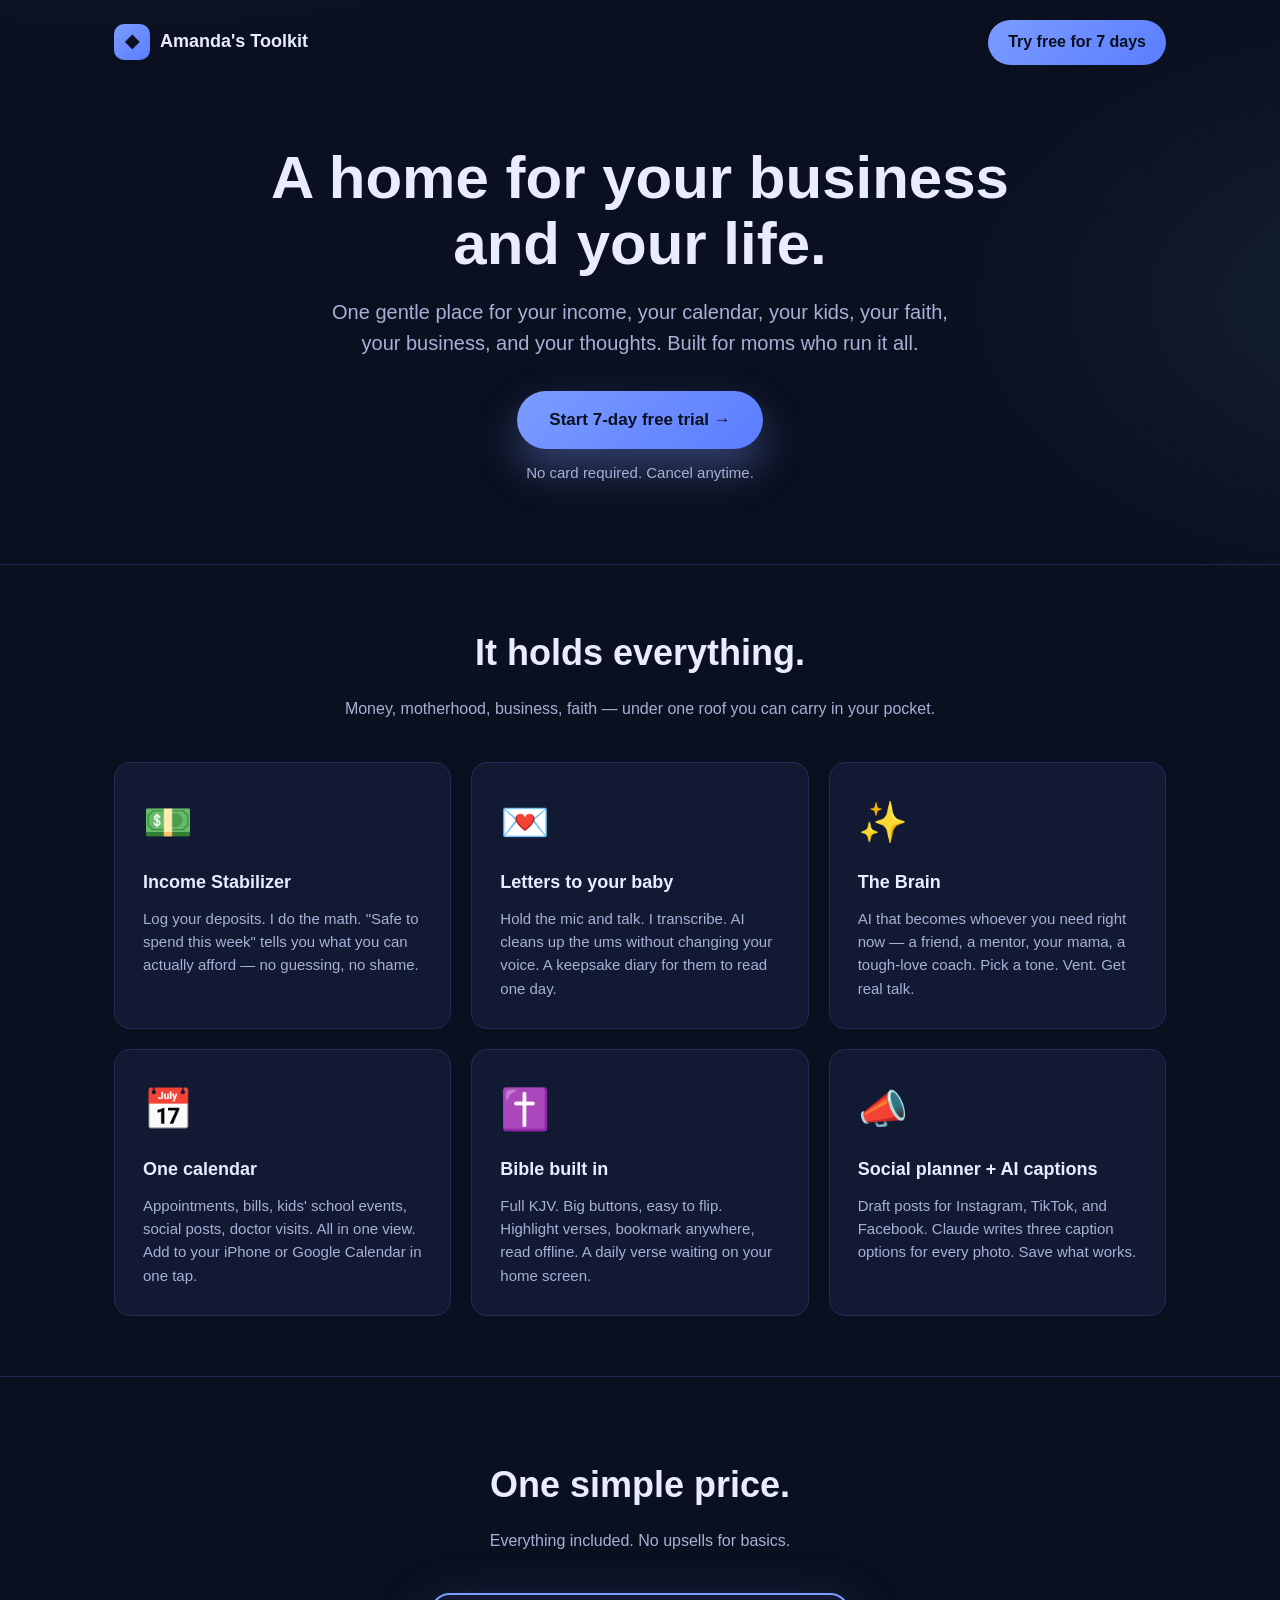
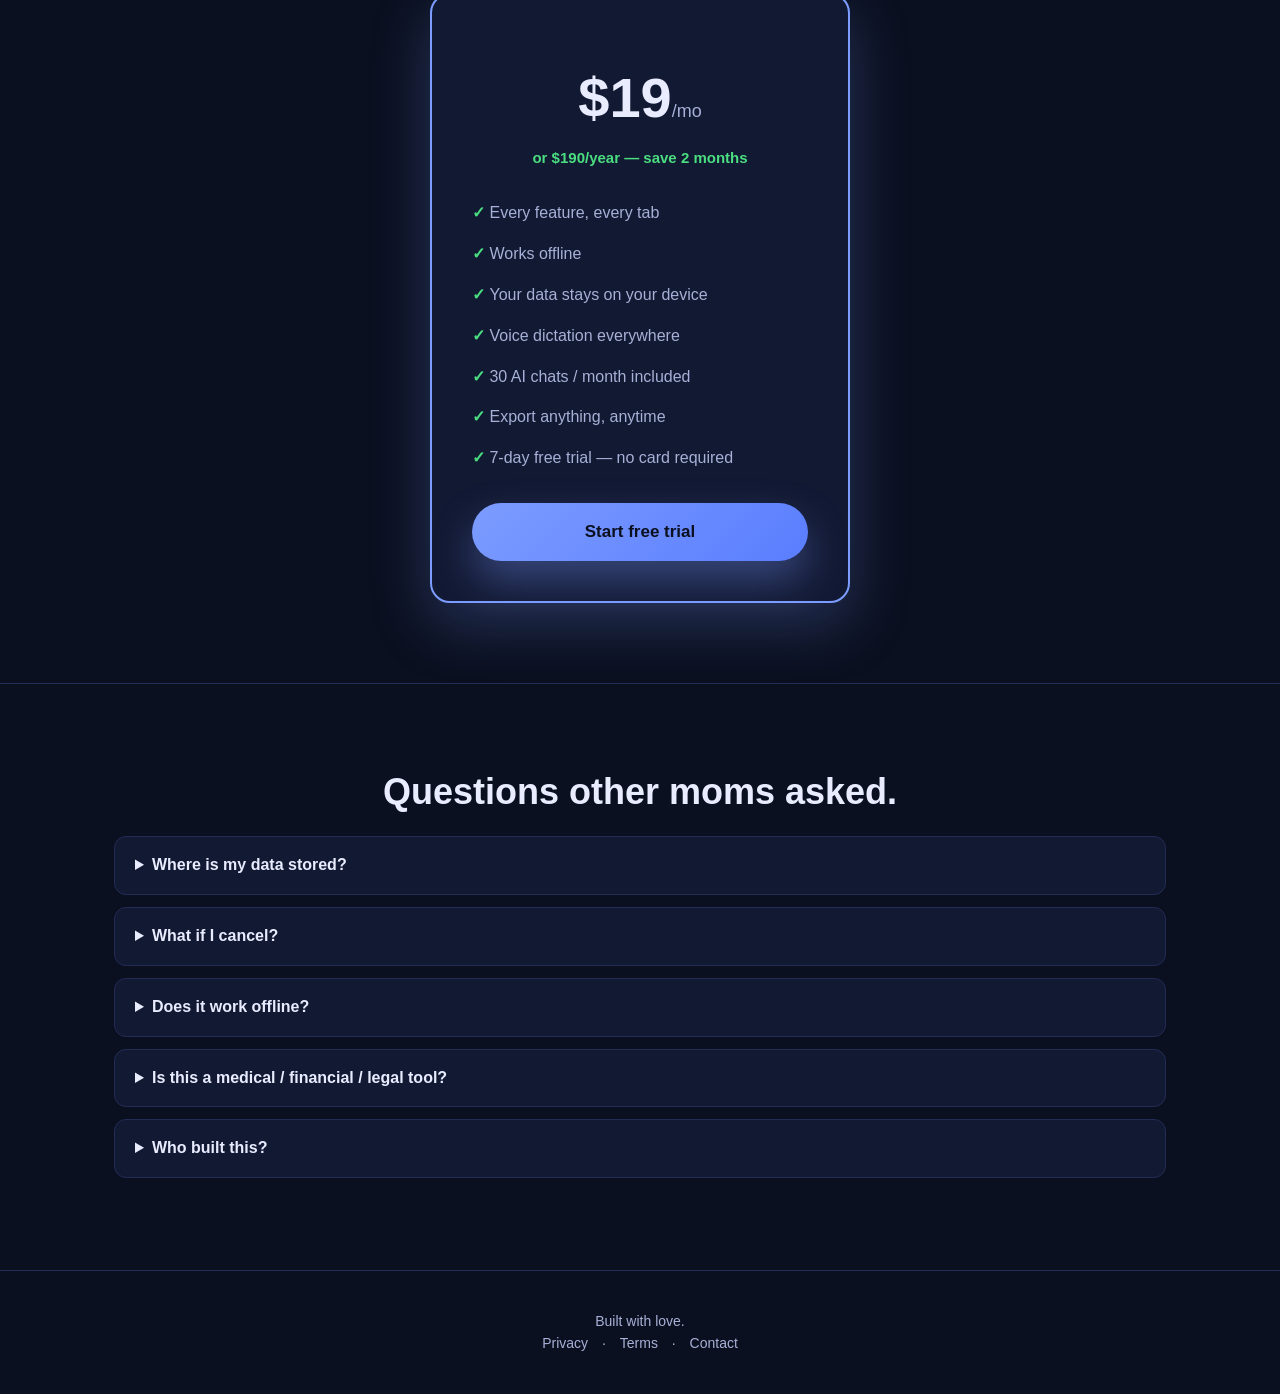
==== marketing/index.html @ 2126b96f "Desktop handoff updates + marketing landing page stub DESKTOP_HANDOFF.md updates: - Current state sn" ====
<!doctype html>
<html lang="en">
<head>
  <meta charset="utf-8" />
  <meta name="viewport" content="width=device-width, initial-scale=1, viewport-fit=cover" />
  <meta name="theme-color" content="#0b1020" />
  <title>Amanda's Toolkit — A home for your business and your life</title>
  <meta name="description" content="Built for moms who run it all. Your business, your family, your faith — one gentle home that fits in your pocket. Free 7-day trial." />
  <meta property="og:title" content="Amanda's Toolkit" />
  <meta property="og:description" content="A home for your business and your life." />
  <meta property="og:type" content="website" />
  <link rel="icon" href="../assets/icon.svg" type="image/svg+xml" />
  <style>
    :root {
      --bg: #0b1020;
      --bg-2: #121933;
      --text: #e9ecff;
      --dim: #a7b0d6;
      --accent: #7c9cff;
      --accent-strong: #5a7dff;
      --ok: #4ade80;
      --border: #232c55;
      --font: -apple-system, BlinkMacSystemFont, "Segoe UI", Roboto, Helvetica, Arial, sans-serif;
    }
    * { box-sizing: border-box; }
    html, body { margin: 0; padding: 0; }
    body {
      font-family: var(--font);
      background: radial-gradient(1200px 600px at 10% -10%, rgba(124,156,255,.12), transparent 60%),
                  radial-gradient(800px 500px at 110% 10%, rgba(111,224,212,.08), transparent 60%),
                  var(--bg);
      color: var(--text);
      line-height: 1.55;
      -webkit-font-smoothing: antialiased;
    }
    a { color: var(--accent); text-decoration: none; }
    a:hover { text-decoration: underline; }
    .container { max-width: 1100px; margin: 0 auto; padding: 0 24px; }

    /* Nav */
    nav { padding: 20px 0; }
    nav .container { display: flex; justify-content: space-between; align-items: center; }
    .logo {
      display: flex; align-items: center; gap: 10px;
      font-weight: 700; font-size: 1.125rem;
    }
    .logo-mark {
      width: 36px; height: 36px; border-radius: 10px;
      background: linear-gradient(135deg, var(--accent), var(--accent-strong));
      display: grid; place-items: center;
      color: #0b1020; font-weight: 800;
    }
    .nav-cta {
      background: linear-gradient(135deg, var(--accent), var(--accent-strong));
      color: #0b1020; font-weight: 700;
      padding: 10px 20px; border-radius: 999px;
      text-decoration: none;
    }

    /* Hero */
    .hero {
      padding: 60px 0 80px;
      text-align: center;
    }
    .hero h1 {
      font-size: clamp(2rem, 6vw, 3.75rem);
      font-weight: 800;
      line-height: 1.1;
      margin: 0 0 20px;
      max-width: 780px;
      margin-inline: auto;
    }
    .hero .tagline {
      font-size: clamp(1.0625rem, 2vw, 1.25rem);
      color: var(--dim);
      max-width: 620px;
      margin: 0 auto 32px;
    }
    .hero-cta {
      display: inline-flex; align-items: center; gap: 10px;
      background: linear-gradient(135deg, var(--accent), var(--accent-strong));
      color: #0b1020;
      font-weight: 700;
      padding: 16px 32px;
      border-radius: 999px;
      font-size: 1.0625rem;
      text-decoration: none;
      box-shadow: 0 20px 40px rgba(124, 156, 255, 0.35);
      transition: transform .15s;
    }
    .hero-cta:hover { transform: translateY(-2px); text-decoration: none; }
    .hero-subcta {
      display: block; margin-top: 12px; color: var(--dim); font-size: .9375rem;
    }

    /* Features */
    .features {
      padding: 60px 0;
      border-top: 1px solid var(--border);
    }
    .feature-grid {
      display: grid;
      grid-template-columns: repeat(3, 1fr);
      gap: 20px;
      margin-top: 40px;
    }
    @media (max-width: 768px) {
      .feature-grid { grid-template-columns: 1fr; gap: 16px; }
    }
    .feature {
      background: var(--bg-2);
      border: 1px solid var(--border);
      border-radius: 16px;
      padding: 28px;
    }
    .feature h3 {
      font-size: 1.125rem;
      margin: 0 0 10px;
    }
    .feature p {
      color: var(--dim);
      margin: 0;
      font-size: .9375rem;
    }
    .feature-emoji {
      font-size: 2.5rem;
      margin-bottom: 16px;
    }

    /* Section headings */
    h2.section {
      font-size: clamp(1.5rem, 3.5vw, 2.25rem);
      text-align: center;
      margin: 0 0 16px;
    }
    .section-sub {
      color: var(--dim);
      text-align: center;
      max-width: 600px;
      margin: 0 auto;
      font-size: 1rem;
    }

    /* Pricing */
    .pricing {
      padding: 80px 0;
      border-top: 1px solid var(--border);
      text-align: center;
    }
    .price-card {
      max-width: 420px;
      margin: 40px auto 0;
      background: var(--bg-2);
      border: 2px solid var(--accent);
      border-radius: 20px;
      padding: 40px;
      box-shadow: 0 20px 60px rgba(124, 156, 255, 0.25);
    }
    .price-amount {
      font-size: 3.5rem;
      font-weight: 800;
      margin: 20px 0 4px;
    }
    .price-amount span { font-size: 1.125rem; color: var(--dim); font-weight: 400; }
    .price-annual {
      color: var(--ok); font-size: .9375rem; font-weight: 600;
      margin-bottom: 20px;
    }
    .price-features {
      text-align: left;
      margin: 24px 0;
      padding: 0;
      list-style: none;
    }
    .price-features li {
      padding: 8px 0;
      color: var(--dim);
    }
    .price-features li::before {
      content: "✓  "; color: var(--ok); font-weight: 700;
    }

    /* FAQ */
    .faq {
      padding: 80px 0;
      border-top: 1px solid var(--border);
    }
    details {
      background: var(--bg-2);
      border: 1px solid var(--border);
      border-radius: 12px;
      padding: 16px 20px;
      margin: 12px 0;
    }
    details summary {
      cursor: pointer;
      font-weight: 600;
      font-size: 1rem;
    }
    details[open] summary { margin-bottom: 10px; }
    details p { color: var(--dim); margin: 0; font-size: .9375rem; }

    /* Footer */
    footer {
      padding: 40px 0;
      border-top: 1px solid var(--border);
      text-align: center;
      color: var(--dim);
      font-size: .875rem;
    }
    footer a { color: var(--dim); margin: 0 10px; }
  </style>
</head>
<body>
  <nav>
    <div class="container">
      <div class="logo">
        <div class="logo-mark">◆</div>
        <span>Amanda's Toolkit</span>
      </div>
      <a href="#start" class="nav-cta">Try free for 7 days</a>
    </div>
  </nav>

  <section class="hero">
    <div class="container">
      <h1>A home for your business and your life.</h1>
      <p class="tagline">
        One gentle place for your income, your calendar, your kids, your faith,
        your business, and your thoughts. Built for moms who run it all.
      </p>
      <a href="#start" class="hero-cta">Start 7-day free trial →</a>
      <span class="hero-subcta">No card required. Cancel anytime.</span>
    </div>
  </section>

  <section class="features">
    <div class="container">
      <h2 class="section">It holds everything.</h2>
      <p class="section-sub">Money, motherhood, business, faith — under one roof you can carry in your pocket.</p>

      <div class="feature-grid">
        <div class="feature">
          <div class="feature-emoji">💵</div>
          <h3>Income Stabilizer</h3>
          <p>Log your deposits. I do the math. "Safe to spend this week" tells you what you can actually afford — no guessing, no shame.</p>
        </div>
        <div class="feature">
          <div class="feature-emoji">💌</div>
          <h3>Letters to your baby</h3>
          <p>Hold the mic and talk. I transcribe. AI cleans up the ums without changing your voice. A keepsake diary for them to read one day.</p>
        </div>
        <div class="feature">
          <div class="feature-emoji">✨</div>
          <h3>The Brain</h3>
          <p>AI that becomes whoever you need right now — a friend, a mentor, your mama, a tough-love coach. Pick a tone. Vent. Get real talk.</p>
        </div>
        <div class="feature">
          <div class="feature-emoji">📅</div>
          <h3>One calendar</h3>
          <p>Appointments, bills, kids' school events, social posts, doctor visits. All in one view. Add to your iPhone or Google Calendar in one tap.</p>
        </div>
        <div class="feature">
          <div class="feature-emoji">✝️</div>
          <h3>Bible built in</h3>
          <p>Full KJV. Big buttons, easy to flip. Highlight verses, bookmark anywhere, read offline. A daily verse waiting on your home screen.</p>
        </div>
        <div class="feature">
          <div class="feature-emoji">📣</div>
          <h3>Social planner + AI captions</h3>
          <p>Draft posts for Instagram, TikTok, and Facebook. Claude writes three caption options for every photo. Save what works.</p>
        </div>
      </div>
    </div>
  </section>

  <section class="pricing" id="start">
    <div class="container">
      <h2 class="section">One simple price.</h2>
      <p class="section-sub">Everything included. No upsells for basics.</p>

      <div class="price-card">
        <div class="price-amount">$19<span>/mo</span></div>
        <div class="price-annual">or $190/year — save 2 months</div>
        <ul class="price-features">
          <li>Every feature, every tab</li>
          <li>Works offline</li>
          <li>Your data stays on your device</li>
          <li>Voice dictation everywhere</li>
          <li>30 AI chats / month included</li>
          <li>Export anything, anytime</li>
          <li>7-day free trial — no card required</li>
        </ul>
        <a href="#" class="hero-cta" style="width: 100%; justify-content: center;">Start free trial</a>
      </div>
    </div>
  </section>

  <section class="faq">
    <div class="container">
      <h2 class="section">Questions other moms asked.</h2>

      <details>
        <summary>Where is my data stored?</summary>
        <p>Locally on your device first. You can optionally back it up to our encrypted cloud. We never sell your data. We never train AI on your data. You can export everything as JSON any time.</p>
      </details>

      <details>
        <summary>What if I cancel?</summary>
        <p>Your data stays on your device. You still have your letters, your bookmarks, your photos. Cancel any time from Settings — no phone calls, no guilt trips.</p>
      </details>

      <details>
        <summary>Does it work offline?</summary>
        <p>Yes. After first load, everything works without a signal. Great for flights, hospital stays, the drive to grandma's.</p>
      </details>

      <details>
        <summary>Is this a medical / financial / legal tool?</summary>
        <p>No. It's a gentle helper for tracking what matters to you. For medical, legal, or tax decisions — please talk to a professional.</p>
      </details>

      <details>
        <summary>Who built this?</summary>
        <p>A husband built it for his fiancée — an actual mom, business owner, and faith-led woman who was carrying too much in too many apps. She loved it, so we made it for you too.</p>
      </details>
    </div>
  </section>

  <footer>
    <div class="container">
      Built with love. <br/>
      <a href="/privacy.html">Privacy</a> · <a href="/terms.html">Terms</a> · <a href="mailto:hello@example.com">Contact</a>
    </div>
  </footer>
</body>
</html>
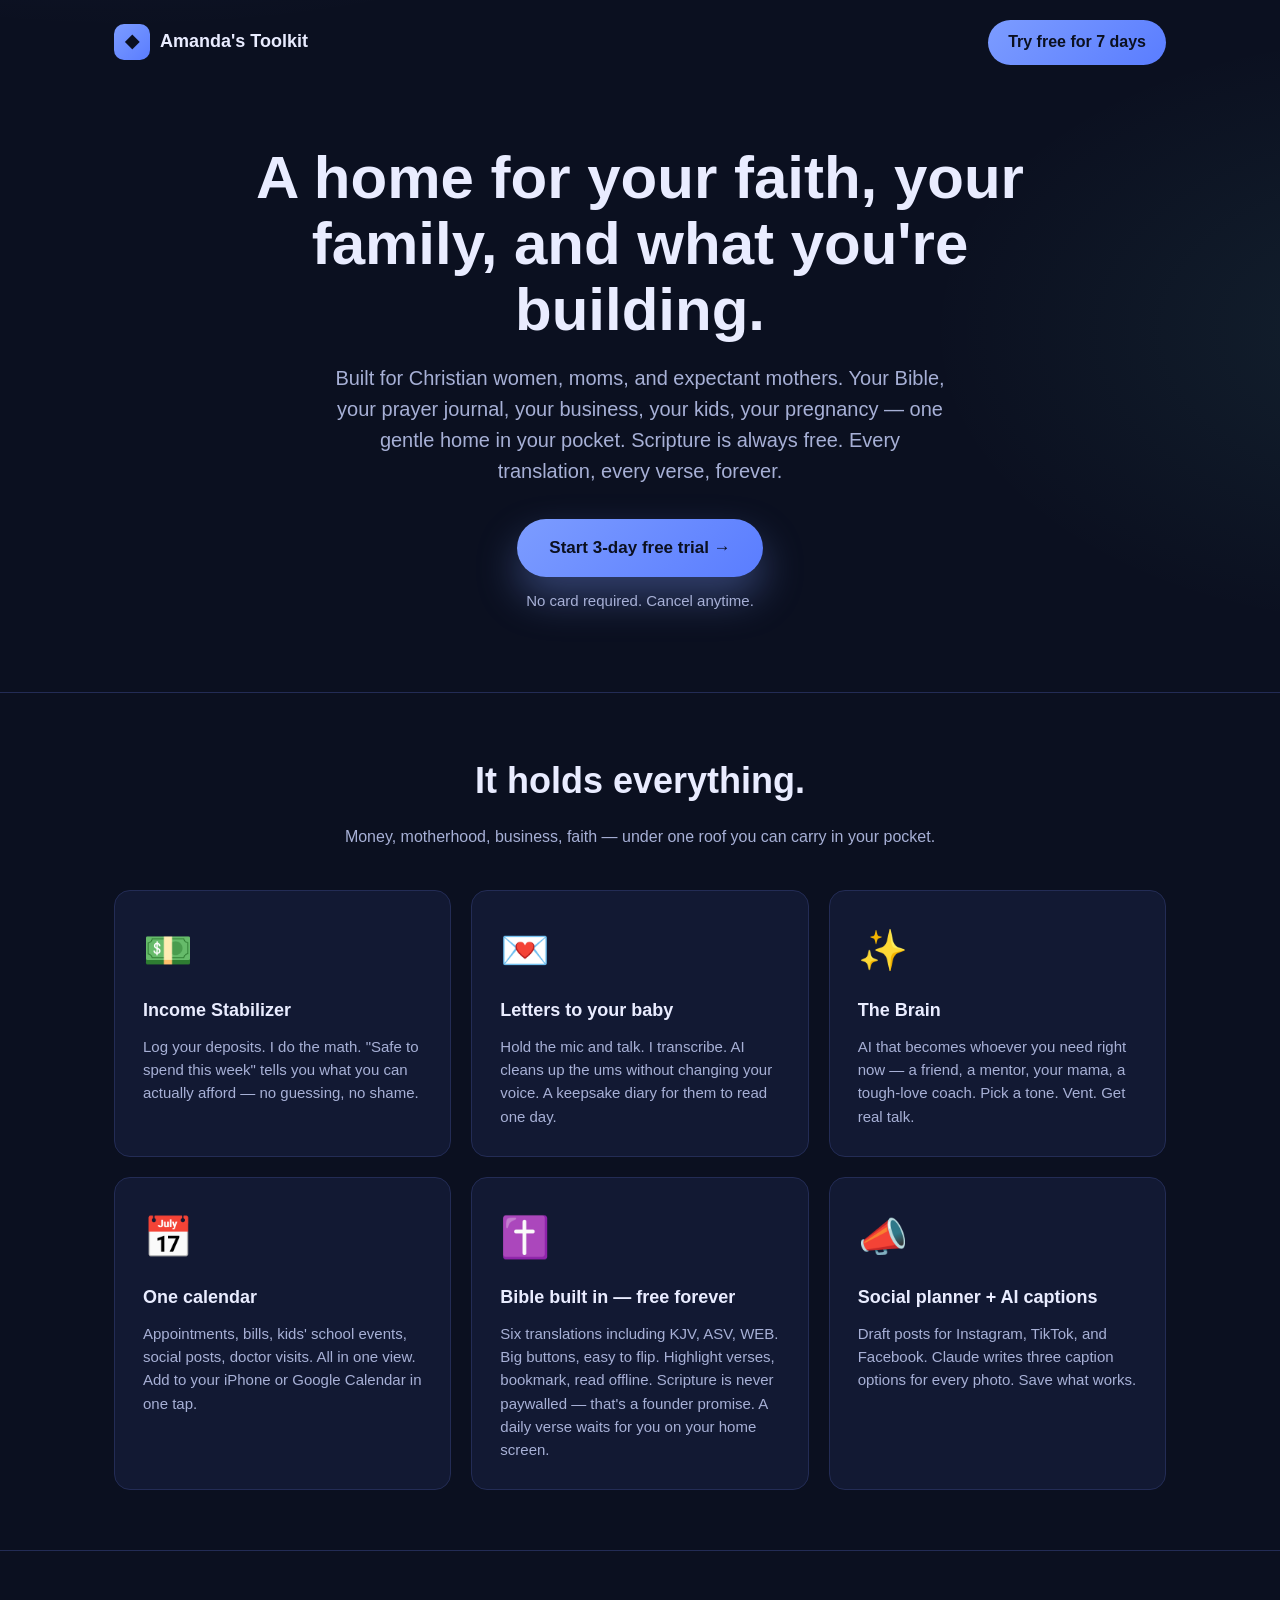
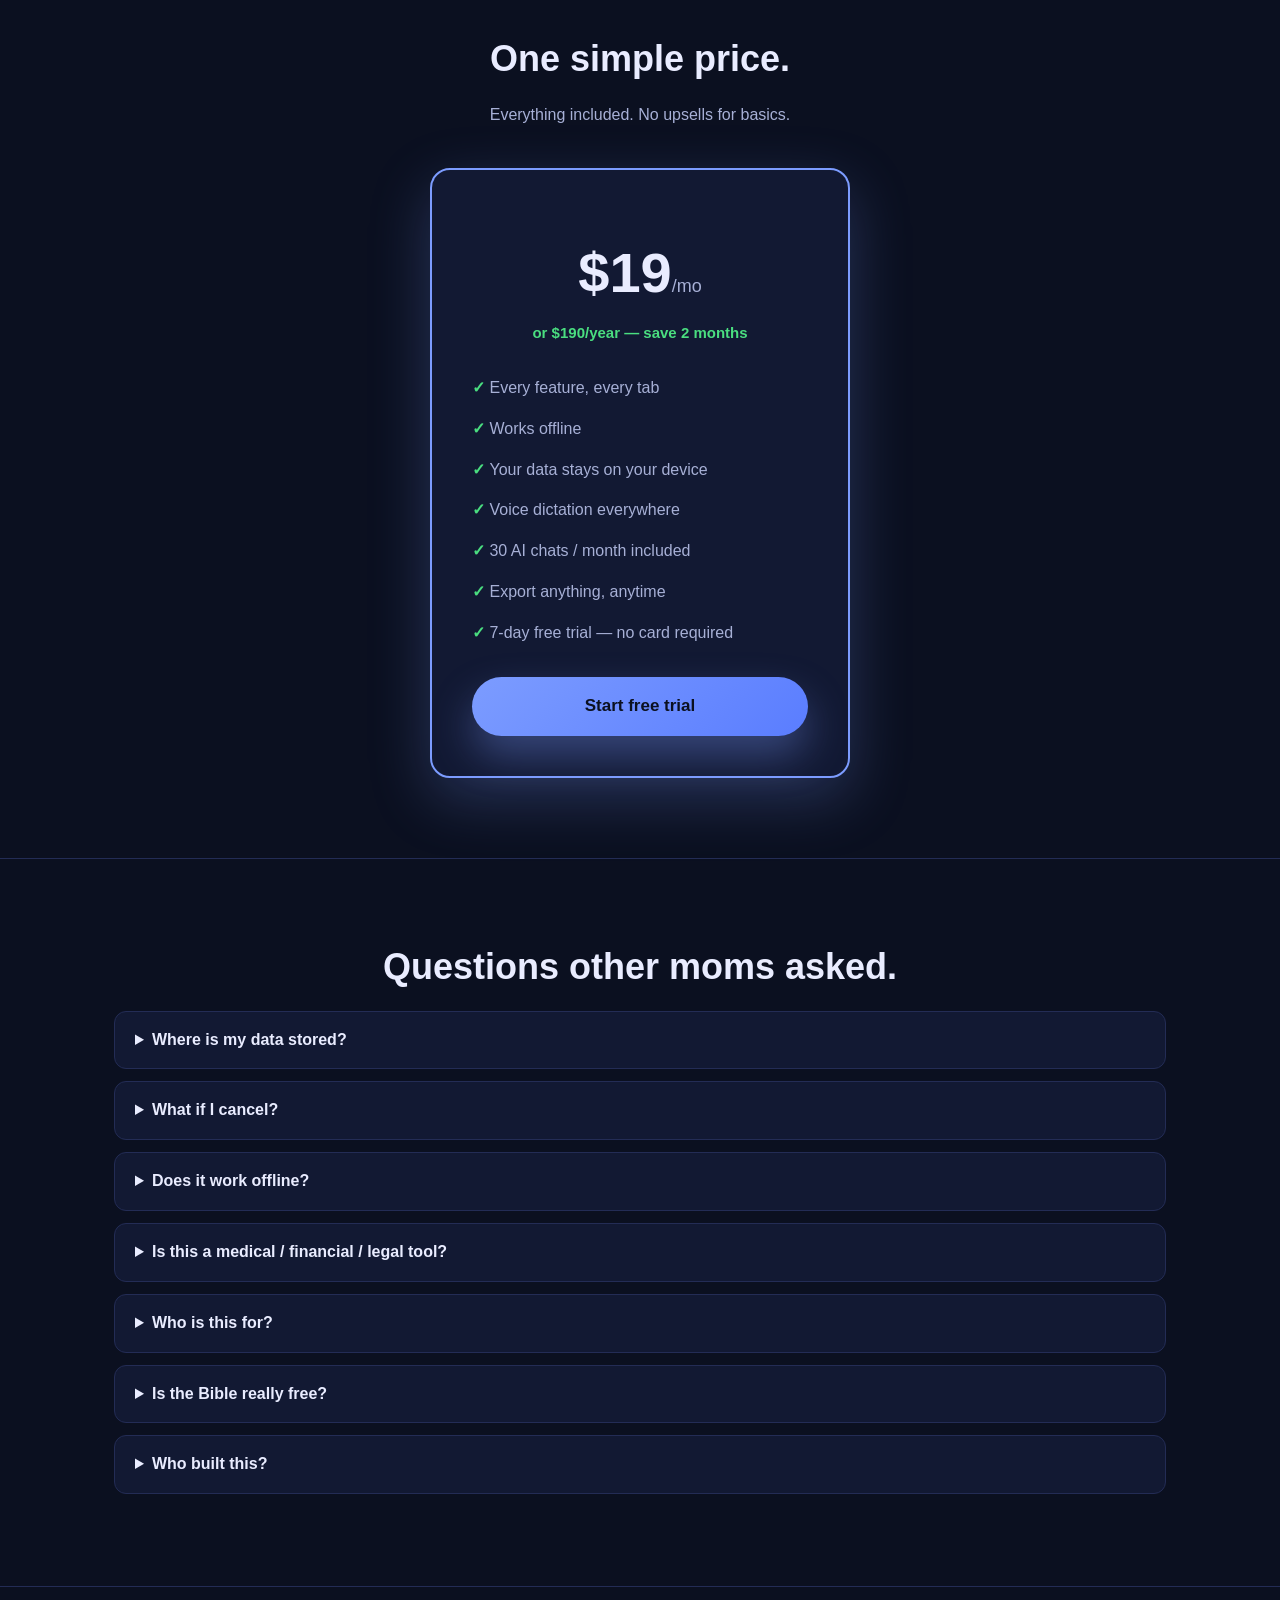
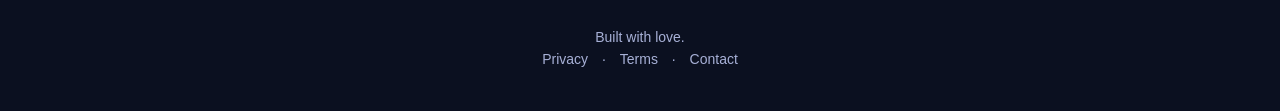
==== commit ced54679: "Christian-women-first positioning — locked into copy + handoff Ryan's strategic call: target Christi" ====
--- a/marketing/index.html
+++ b/marketing/index.html
@@ -4,10 +4,10 @@
   <meta charset="utf-8" />
   <meta name="viewport" content="width=device-width, initial-scale=1, viewport-fit=cover" />
   <meta name="theme-color" content="#0b1020" />
-  <title>Amanda's Toolkit — A home for your business and your life</title>
-  <meta name="description" content="Built for moms who run it all. Your business, your family, your faith — one gentle home that fits in your pocket. Free 7-day trial." />
-  <meta property="og:title" content="Amanda's Toolkit" />
-  <meta property="og:description" content="A home for your business and your life." />
+  <title>A home for your faith, your family, and what you're building</title>
+  <meta name="description" content="Built for Christian women, moms, and expectant mothers. Your Bible, your prayer journal, your business, your kids, your pregnancy — one gentle home in your pocket." />
+  <meta property="og:title" content="For Christian women who run it all" />
+  <meta property="og:description" content="A home for your faith, your family, and what you're building." />
   <meta property="og:type" content="website" />
   <link rel="icon" href="../assets/icon.svg" type="image/svg+xml" />
   <style>
@@ -224,12 +224,14 @@
 
   <section class="hero">
     <div class="container">
-      <h1>A home for your business and your life.</h1>
+      <h1>A home for your faith, your family, and what you're building.</h1>
       <p class="tagline">
-        One gentle place for your income, your calendar, your kids, your faith,
-        your business, and your thoughts. Built for moms who run it all.
+        Built for Christian women, moms, and expectant mothers. Your Bible,
+        your prayer journal, your business, your kids, your pregnancy — one
+        gentle home in your pocket. Scripture is always free. Every
+        translation, every verse, forever.
       </p>
-      <a href="#start" class="hero-cta">Start 7-day free trial →</a>
+      <a href="#start" class="hero-cta">Start 3-day free trial →</a>
       <span class="hero-subcta">No card required. Cancel anytime.</span>
     </div>
   </section>
@@ -262,8 +264,8 @@
         </div>
         <div class="feature">
           <div class="feature-emoji">✝️</div>
-          <h3>Bible built in</h3>
-          <p>Full KJV. Big buttons, easy to flip. Highlight verses, bookmark anywhere, read offline. A daily verse waiting on your home screen.</p>
+          <h3>Bible built in — free forever</h3>
+          <p>Six translations including KJV, ASV, WEB. Big buttons, easy to flip. Highlight verses, bookmark, read offline. Scripture is never paywalled — that's a founder promise. A daily verse waits for you on your home screen.</p>
         </div>
         <div class="feature">
           <div class="feature-emoji">📣</div>
@@ -321,8 +323,18 @@
       </details>
 
       <details>
+        <summary>Who is this for?</summary>
+        <p>Christian women. Moms. Expectant mothers. Women whose faith is central to how they run their lives, their families, and their businesses. If that's you, you're home.</p>
+      </details>
+
+      <details>
+        <summary>Is the Bible really free?</summary>
+        <p>Yes. Every translation, every verse, forever — paid or free tier, on day one or year ten. "We are never, ever going to hold God's word hostage over money." That's a permanent promise baked into the code.</p>
+      </details>
+
+      <details>
         <summary>Who built this?</summary>
-        <p>A husband built it for his fiancée — an actual mom, business owner, and faith-led woman who was carrying too much in too many apps. She loved it, so we made it for you too.</p>
+        <p>A man named Ryan built it for the woman he loves — an actual mom, business owner, and faith-led woman who was carrying too much in too many apps. She loved it, so we made it for you too.</p>
       </details>
     </div>
   </section>
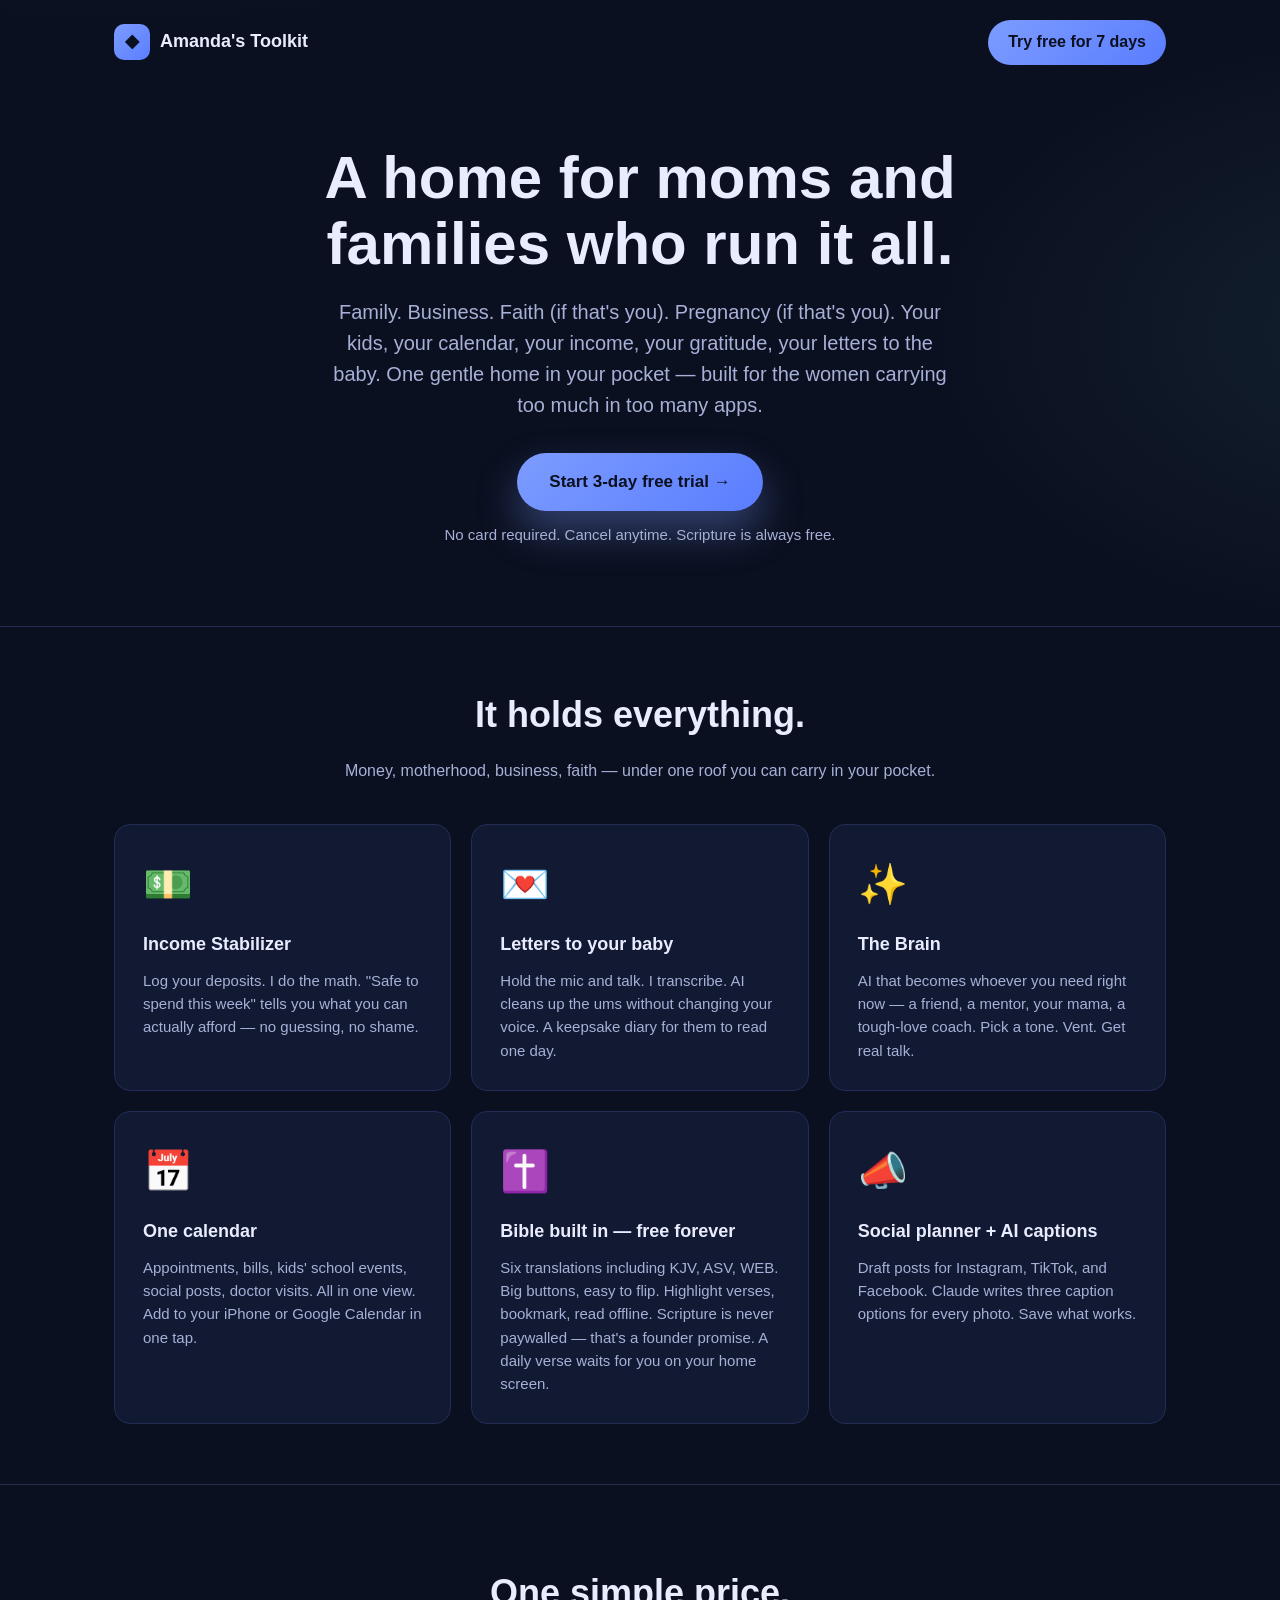
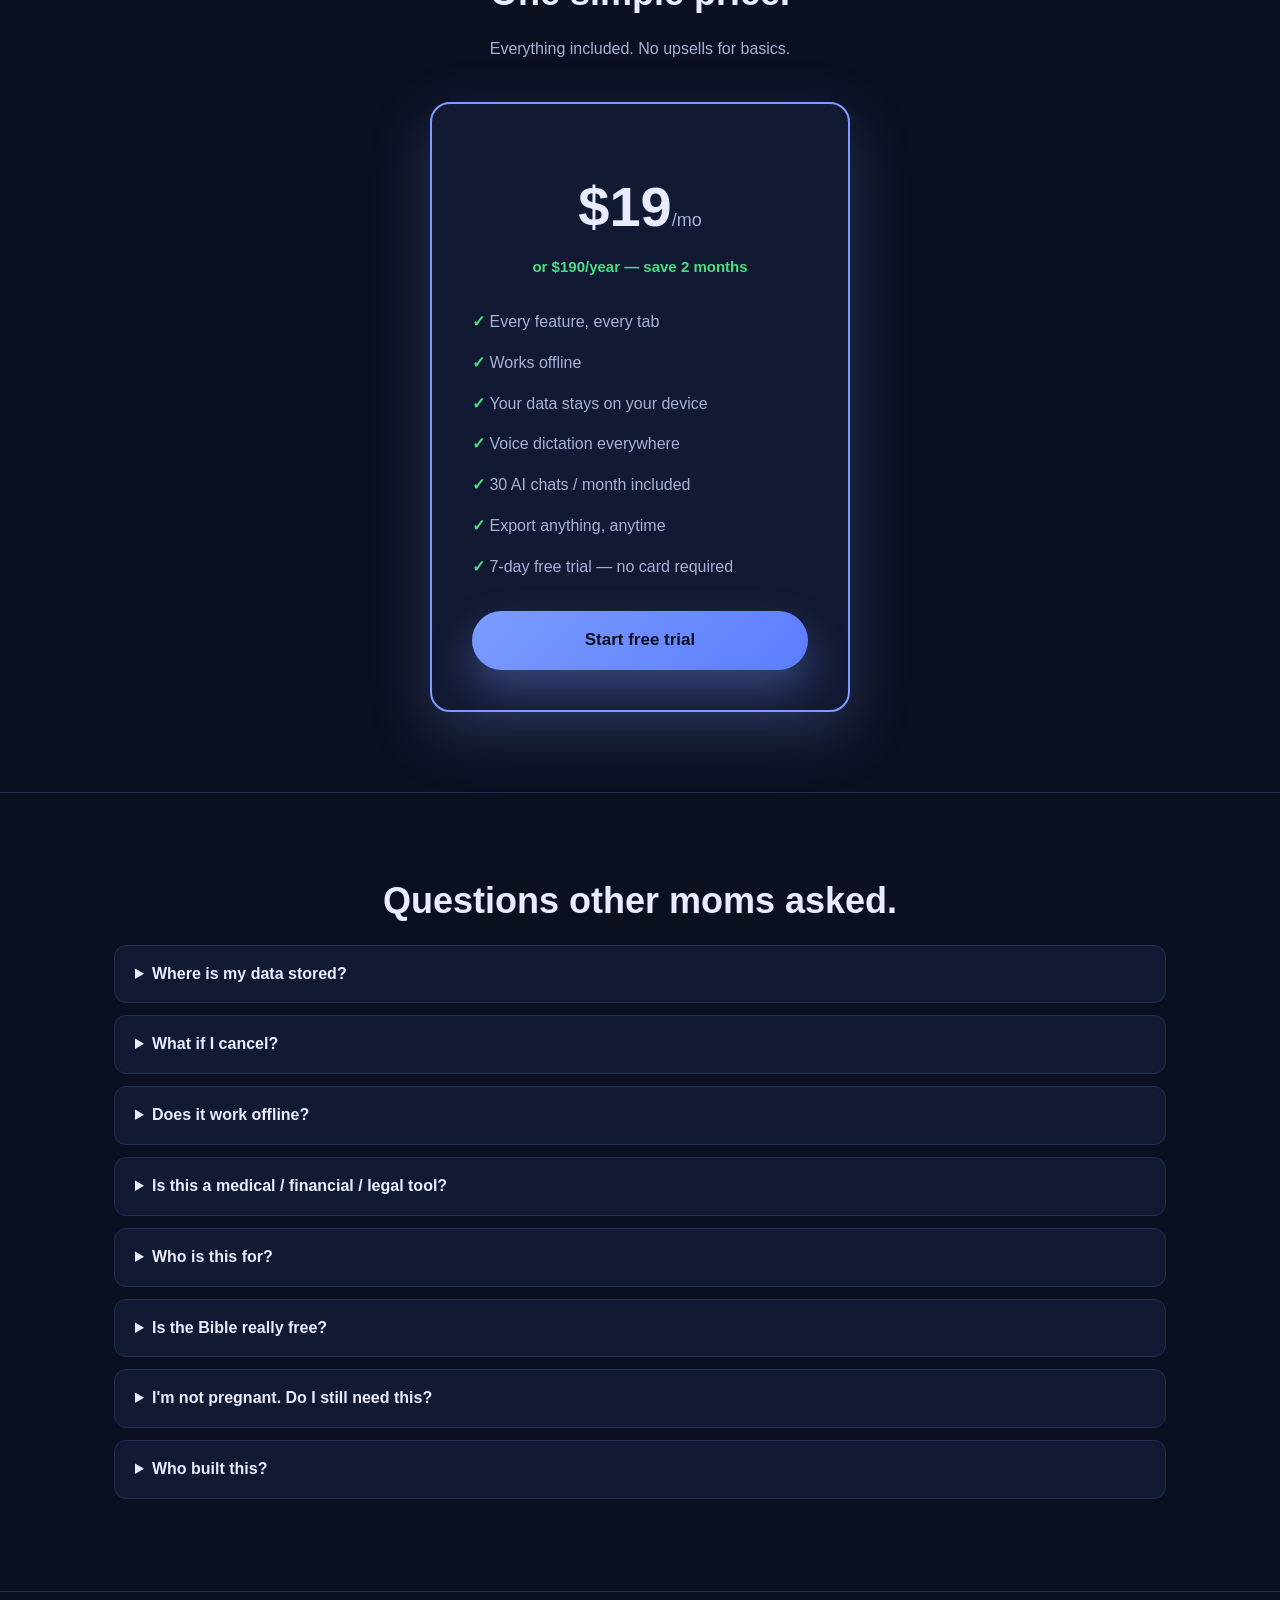
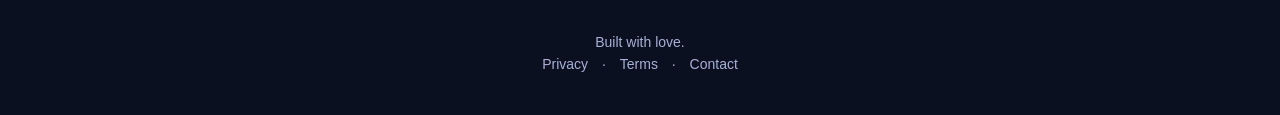
==== commit 039a2962: "Body journal + pregnancy pattern detection + broader-market pivot CORE FEATURE: "How I'm feeling" jo" ====
--- a/marketing/index.html
+++ b/marketing/index.html
@@ -4,10 +4,10 @@
   <meta charset="utf-8" />
   <meta name="viewport" content="width=device-width, initial-scale=1, viewport-fit=cover" />
   <meta name="theme-color" content="#0b1020" />
-  <title>A home for your faith, your family, and what you're building</title>
-  <meta name="description" content="Built for Christian women, moms, and expectant mothers. Your Bible, your prayer journal, your business, your kids, your pregnancy — one gentle home in your pocket." />
-  <meta property="og:title" content="For Christian women who run it all" />
-  <meta property="og:description" content="A home for your faith, your family, and what you're building." />
+  <title>A home for moms and families who run it all</title>
+  <meta name="description" content="Your family, your business, your faith (if that's you), your pregnancy (if that's you). One gentle home in your pocket. Built by a dad for his fiancée — and for any mom carrying too much in too many apps." />
+  <meta property="og:title" content="A home for moms and families" />
+  <meta property="og:description" content="Family. Business. Faith. Pregnancy. All in one gentle home that fits in your pocket." />
   <meta property="og:type" content="website" />
   <link rel="icon" href="../assets/icon.svg" type="image/svg+xml" />
   <style>
@@ -224,15 +224,15 @@
 
   <section class="hero">
     <div class="container">
-      <h1>A home for your faith, your family, and what you're building.</h1>
+      <h1>A home for moms and families who run it all.</h1>
       <p class="tagline">
-        Built for Christian women, moms, and expectant mothers. Your Bible,
-        your prayer journal, your business, your kids, your pregnancy — one
-        gentle home in your pocket. Scripture is always free. Every
-        translation, every verse, forever.
+        Family. Business. Faith (if that's you). Pregnancy (if that's you).
+        Your kids, your calendar, your income, your gratitude, your
+        letters to the baby. One gentle home in your pocket — built for
+        the women carrying too much in too many apps.
       </p>
       <a href="#start" class="hero-cta">Start 3-day free trial →</a>
-      <span class="hero-subcta">No card required. Cancel anytime.</span>
+      <span class="hero-subcta">No card required. Cancel anytime. Scripture is always free.</span>
     </div>
   </section>
 
@@ -324,12 +324,17 @@
 
       <details>
         <summary>Who is this for?</summary>
-        <p>Christian women. Moms. Expectant mothers. Women whose faith is central to how they run their lives, their families, and their businesses. If that's you, you're home.</p>
+        <p>Moms. Expectant moms. Mom business owners. Families who want one place for their calendar, kids, faith, and plans. Faith-friendly and mom-first — but you don't need to be religious to use it. The Bible + prayer features are there if you want them; hidden if you don't.</p>
       </details>
 
       <details>
         <summary>Is the Bible really free?</summary>
         <p>Yes. Every translation, every verse, forever — paid or free tier, on day one or year ten. "We are never, ever going to hold God's word hostage over money." That's a permanent promise baked into the code.</p>
+      </details>
+
+      <details>
+        <summary>I'm not pregnant. Do I still need this?</summary>
+        <p>Absolutely. Pregnancy features only show if you tell us you're expecting. The core app is for every mom: calendar, kids' schedules, meal planning, gratitude, finances if you run a business, a voice-powered AI friend to talk to. Pregnancy is one module among many.</p>
       </details>
 
       <details>
